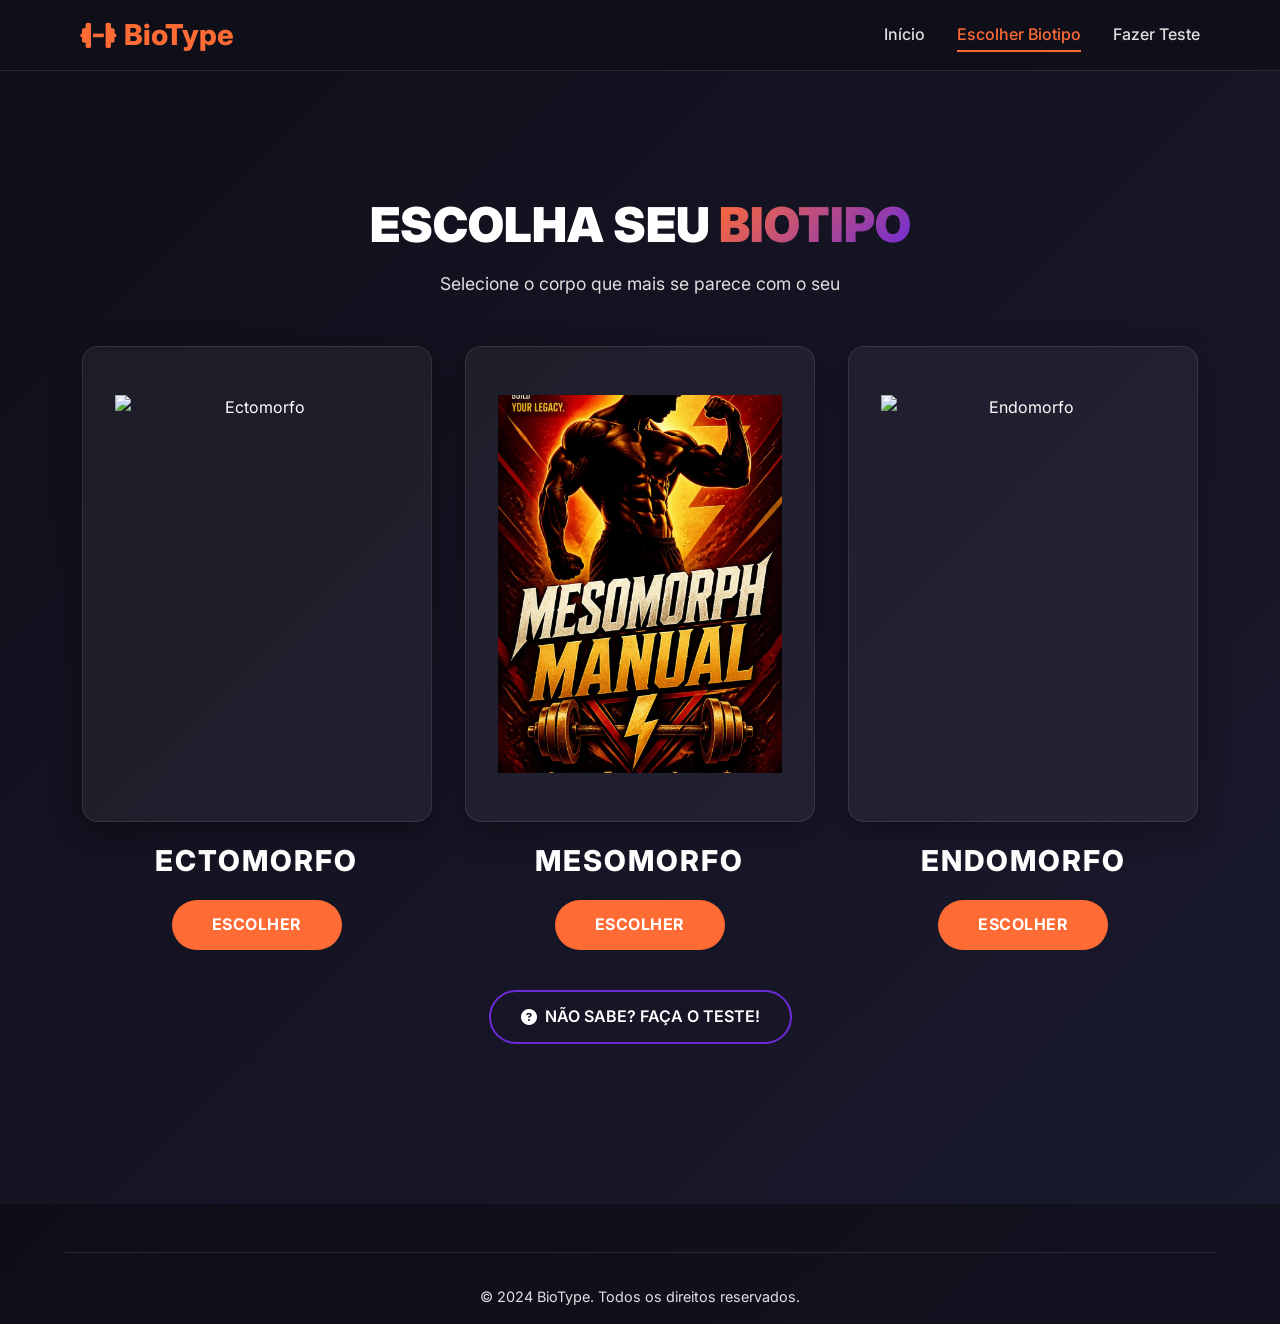
==== escolha.html @ 425d309a "Update escolha.html" ====
<!DOCTYPE html>
<html lang="pt-BR">
<head>
  <meta charset="UTF-8">
  <meta name="viewport" content="width=device-width, initial-scale=1.0">
  <title>Escolha seu Biotipo | BioType</title>
  <link rel="preconnect" href="https://fonts.googleapis.com">
  <link rel="preconnect" href="https://fonts.gstatic.com" crossorigin>
  <link href="https://fonts.googleapis.com/css2?family=Inter:wght@300;400;500;600;700;800;900&display=swap" rel="stylesheet">
  <link rel="stylesheet" href="https://cdnjs.cloudflare.com/ajax/libs/font-awesome/6.4.0/css/all.min.css">
  <link rel="stylesheet" href="style.css">
  <style>
    /* Grid dos wrappers */
    .biotype-grid {
      display: grid;
      grid-template-columns: repeat(3, 1fr);
      gap: 30px;
      margin-bottom: 2.5rem;
    }

    .biotype-wrapper {
      display: flex;
      flex-direction: column;
      align-items: center;
      gap: 16px;
    }

    .biotype-card {
      width: 100%;
      max-width: 350px;
      border-radius: 16px;
      overflow: hidden;
      box-shadow: 0 8px 30px rgba(0, 0, 0, 0.3);
      transition: transform 0.3s ease, box-shadow 0.3s ease;
      background: rgba(255, 255, 255, 0.05);
      backdrop-filter: blur(10px);
      border: 1px solid rgba(255, 255, 255, 0.1);
    }

    .biotype-card:hover {
      transform: scale(1.02);
      box-shadow: 0 16px 50px rgba(255, 107, 53, 0.2);
      border-color: rgba(255, 107, 53, 0.6);
    }

    .biotype-card img {
      width: 100%;
      height: auto;
      display: block;
      object-fit: cover;
      aspect-ratio: 3/4; /* proporção retrato, ajustável */
    }

    .biotype-wrapper h3 {
      font-size: 1.8rem;
      font-weight: 800;
      color: #ffffff;
      letter-spacing: 2px;
      margin: 0;
      text-transform: uppercase;
    }

    .biotype-wrapper .btn {
      padding: 12px 40px;
      background: #ff6b35;
      color: #fff;
      border-radius: 50px;
      text-decoration: none;
      font-weight: 700;
      transition: background 0.3s, transform 0.2s;
      border: none;
      cursor: pointer;
      font-size: 1rem;
    }

    .biotype-wrapper .btn:hover {
      background: #e85a2a;
      transform: translateY(-2px);
    }

    /* Botão "Não sabe?" */
    .quiz-link {
      text-align: center;
      margin-top: 1rem;
    }

    .quiz-link .btn-outline {
      background: transparent;
      border: 2px solid #6c2bd9;
      color: #ffffff;
      padding: 12px 30px;
      border-radius: 50px;
      font-weight: 600;
      transition: all 0.3s ease;
      text-decoration: none;
      display: inline-flex;
      align-items: center;
      gap: 8px;
      font-size: 1rem;
    }

    .quiz-link .btn-outline:hover {
      background: #6c2bd9;
      border-color: #6c2bd9;
      transform: translateY(-2px);
      box-shadow: 0 8px 20px rgba(108, 43, 217, 0.3);
    }

    /* Responsivo */
    @media (max-width: 900px) {
      .biotype-grid {
        grid-template-columns: repeat(2, 1fr);
        gap: 24px;
      }
    }

    @media (max-width: 600px) {
      .biotype-grid {
        grid-template-columns: 1fr;
        gap: 30px;
      }
      .biotype-card {
        max-width: 100%;
      }
    }
  </style>
</head>
<body>
  <header class="header">
    <nav class="nav container">
      <a href="index.html" class="nav__logo"><i class="fa-solid fa-dumbbell"></i> BioType</a>
      <ul class="nav__list">
        <li><a href="index.html" class="nav__link">Início</a></li>
        <li><a href="escolha.html" class="nav__link active">Escolher Biotipo</a></li>
        <li><a href="questionario.html" class="nav__link">Fazer Teste</a></li>
      </ul>
      <button class="nav__toggle" aria-label="Abrir menu"><i class="fa-solid fa-bars"></i></button>
    </nav>
  </header>

  <main class="page-container">
    <section class="escolha section">
      <div class="container">
        <h1 class="section__title fade-in-up">ESCOLHA SEU <span class="text-gradient">BIOTIPO</span></h1>
        <p class="section__subtitle fade-in-up delay-1">Selecione o corpo que mais se parece com o seu</p>

        <div class="biotype-grid fade-in-up delay-2">
          <!-- Ectomorfo -->
          <div class="biotype-wrapper">
            <div class="biotype-card">
              <img src="assets/ectomorfo.png" alt="Ectomorfo">
            </div>
            <h3>ECTOMORFO</h3>
            <a href="resultado.html?biotipo=ectomorfo" class="btn">ESCOLHER</a>
          </div>

          <!-- Mesomorfo -->
          <div class="biotype-wrapper">
            <div class="biotype-card">
              <img src="assets/mesomorfo.png" alt="Mesomorfo">
            </div>
            <h3>MESOMORFO</h3>
            <a href="resultado.html?biotipo=mesomorfo" class="btn">ESCOLHER</a>
          </div>

          <!-- Endomorfo -->
          <div class="biotype-wrapper">
            <div class="biotype-card">
              <img src="assets/endomorfo.png" alt="Endomorfo">
            </div>
            <h3>ENDOMORFO</h3>
            <a href="resultado.html?biotipo=endomorfo" class="btn">ESCOLHER</a>
          </div>
        </div>

        <div class="quiz-link fade-in-up delay-3">
          <a href="questionario.html" class="btn-outline">
            <i class="fa-solid fa-circle-question"></i> NÃO SABE? FAÇA O TESTE!
          </a>
        </div>
      </div>
    </section>
  </main>

  <footer class="footer">
    <div class="container footer__bottom"><p>&copy; 2024 BioType. Todos os direitos reservados.</p></div>
  </footer>

  <script src="script.js"></script>
</body>
</html>
---- style.css ----
/* ==================== RESET & VARIÁVEIS ==================== */
*,
*::before,
*::after {
  margin: 0;
  padding: 0;
  box-sizing: border-box;
}

:root {
  --bg-dark: #0f0f1a;
  --bg-darker: #1a1a2e;
  --primary: #ff6b35;
  --secondary: #6c2bd9;
  --text-light: #ffffff;
  --text-muted: #e0e0e0;
  --glass-bg: rgba(255, 255, 255, 0.05);
  --glass-border: rgba(255, 255, 255, 0.1);
  --shadow: 0 8px 32px rgba(0, 0, 0, 0.2);
  --radius: 16px;
  --transition: 0.3s ease;
  --font: 'Inter', sans-serif;
}

html {
  scroll-behavior: smooth;
}

body {
  font-family: var(--font);
  background: linear-gradient(135deg, var(--bg-dark) 0%, var(--bg-darker) 100%);
  color: var(--text-light);
  min-height: 100vh;
  line-height: 1.6;
  overflow-x: hidden;
}

.container {
  width: 90%;
  max-width: 1200px;
  margin: 0 auto;
  padding: 0 1rem;
}

a {
  text-decoration: none;
  color: inherit;
}

img {
  max-width: 100%;
  display: block;
}

/* ==================== TIPOGRAFIA ==================== */
.text-gradient {
  background: linear-gradient(135deg, var(--primary), var(--secondary));
  -webkit-background-clip: text;
  -webkit-text-fill-color: transparent;
  background-clip: text;
}

.section__title {
  font-size: clamp(2rem, 5vw, 3rem);
  font-weight: 900;
  text-align: center;
  margin-bottom: 1rem;
  line-height: 1.2;
}

.section__subtitle {
  text-align: center;
  color: var(--text-muted);
  font-size: 1.1rem;
  max-width: 600px;
  margin: 0 auto 3rem;
}

/* ==================== BOTÕES ==================== */
.btn {
  display: inline-flex;
  align-items: center;
  justify-content: center;
  gap: 0.5rem;
  padding: 1rem 2rem;
  border-radius: 50px;
  font-weight: 700;
  font-size: 1rem;
  transition: all var(--transition);
  cursor: pointer;
  border: 2px solid transparent;
  background: transparent;
  color: var(--text-light);
  text-transform: uppercase;
  letter-spacing: 0.5px;
}

.btn--primary {
  background: linear-gradient(135deg, var(--primary), #e55a2b);
  box-shadow: 0 4px 15px rgba(255, 107, 53, 0.4);
}

.btn--primary:hover {
  transform: translateY(-3px);
  box-shadow: 0 6px 20px rgba(255, 107, 53, 0.6);
}

.btn--secondary {
  border: 2px solid var(--secondary);
  background: rgba(108, 43, 217, 0.1);
}

.btn--secondary:hover {
  background: var(--secondary);
  border-color: var(--secondary);
}

.btn--pulse {
  animation: pulse 2s infinite;
}

.btn--lg {
  padding: 1.2rem 2.5rem;
  font-size: 1.2rem;
}

@keyframes pulse {
  0% { box-shadow: 0 0 0 0 rgba(255, 107, 53, 0.7); }
  70% { box-shadow: 0 0 0 15px rgba(255, 107, 53, 0); }
  100% { box-shadow: 0 0 0 0 rgba(255, 107, 53, 0); }
}

/* ==================== HEADER / NAV ==================== */
.header {
  position: fixed;
  top: 0;
  left: 0;
  width: 100%;
  z-index: 100;
  background: rgba(15, 15, 26, 0.8);
  backdrop-filter: blur(15px);
  border-bottom: 1px solid var(--glass-border);
}

.nav {
  display: flex;
  align-items: center;
  justify-content: space-between;
  height: 70px;
}

.nav__logo {
  font-size: 1.8rem;
  font-weight: 800;
  color: var(--primary);
  display: flex;
  align-items: center;
  gap: 0.5rem;
}

.nav__list {
  display: flex;
  list-style: none;
  gap: 2rem;
}

.nav__link {
  font-weight: 500;
  position: relative;
  padding: 0.5rem 0;
  color: var(--text-muted);
  transition: color var(--transition);
}

.nav__link:hover,
.nav__link.active {
  color: var(--primary);
}

.nav__link.active::after {
  content: '';
  position: absolute;
  bottom: 0;
  left: 0;
  width: 100%;
  height: 2px;
  background: var(--primary);
}

.nav__toggle {
  display: none;
  background: none;
  border: none;
  color: var(--text-light);
  font-size: 1.5rem;
  cursor: pointer;
}

@media (max-width: 768px) {
  .nav__list {
    position: fixed;
    top: 70px;
    left: 0;
    width: 100%;
    flex-direction: column;
    background: rgba(15, 15, 26, 0.95);
    backdrop-filter: blur(20px);
    padding: 2rem;
    gap: 1.5rem;
    transform: translateY(-150%);
    transition: transform 0.4s ease;
    border-bottom: 1px solid var(--glass-border);
  }
  .nav__list.active {
    transform: translateY(0);
  }
  .nav__toggle {
    display: block;
  }
}

/* ==================== HERO ==================== */
.hero {
  min-height: 100vh;
  display: flex;
  align-items: center;
  justify-content: center;
  text-align: center;
  position: relative;
  overflow: hidden;
  padding-top: 70px;
}

.hero__bg {
  position: absolute;
  top: 0;
  left: 0;
  width: 100%;
  height: 100%;
  z-index: 0;
}

.hero__gradient {
  position: absolute;
  inset: 0;
  background: radial-gradient(circle at 30% 50%, rgba(108, 43, 217, 0.2), transparent 70%),
              radial-gradient(circle at 70% 50%, rgba(255, 107, 53, 0.15), transparent 70%);
}

.hero__particles span {
  position: absolute;
  display: block;
  width: 6px;
  height: 6px;
  background: var(--primary);
  border-radius: 50%;
  opacity: 0.4;
  animation: float 6s infinite ease-in-out;
}

.hero__particles span:nth-child(1) { left: 10%; top: 20%; animation-delay: 0s; }
.hero__particles span:nth-child(2) { left: 20%; top: 70%; animation-delay: 1s; background: var(--secondary); }
.hero__particles span:nth-child(3) { left: 40%; top: 10%; animation-delay: 2s; }
.hero__particles span:nth-child(4) { left: 60%; top: 80%; animation-delay: 0.5s; background: var(--secondary); }
.hero__particles span:nth-child(5) { left: 80%; top: 30%; animation-delay: 1.5s; }
.hero__particles span:nth-child(6) { left: 90%; top: 60%; animation-delay: 2.5s; background: var(--secondary); }
.hero__particles span:nth-child(7) { left: 15%; top: 85%; animation-delay: 3s; }
.hero__particles span:nth-child(8) { left: 70%; top: 45%; animation-delay: 0.8s; }
.hero__particles span:nth-child(9) { left: 50%; top: 50%; animation-delay: 2.2s; background: var(--secondary); }
.hero__particles span:nth-child(10) { left: 30%; top: 40%; animation-delay: 1.8s; }

@keyframes float {
  0%, 100% { transform: translateY(0) scale(1); opacity: 0.4; }
  50% { transform: translateY(-30px) scale(1.3); opacity: 0.8; }
}

.hero__content {
  position: relative;
  z-index: 2;
  max-width: 800px;
}

.hero__badge {
  display: inline-block;
  background: rgba(255, 107, 53, 0.2);
  padding: 0.5rem 1.5rem;
  border-radius: 50px;
  font-weight: 600;
  font-size: 0.9rem;
  margin-bottom: 1.5rem;
  border: 1px solid var(--primary);
}

.hero__title {
  font-size: clamp(2.5rem, 6vw, 4rem);
  font-weight: 900;
  line-height: 1.1;
  margin-bottom: 1.5rem;
}

.hero__subtitle {
  font-size: 1.2rem;
  color: var(--text-muted);
  margin-bottom: 2rem;
  max-width: 600px;
  margin-left: auto;
  margin-right: auto;
}

.hero__actions {
  display: flex;
  gap: 1.5rem;
  justify-content: center;
  flex-wrap: wrap;
  margin-bottom: 3rem;
}

.hero__stats {
  display: flex;
  justify-content: center;
  gap: 3rem;
  flex-wrap: wrap;
}

.hero__stat {
  text-align: center;
}

.hero__stat-number {
  font-size: 2rem;
  font-weight: 800;
  display: block;
  color: var(--primary);
}

.hero__stat-label {
  font-size: 0.9rem;
  color: var(--text-muted);
}

.hero__scroll-indicator {
  position: absolute;
  bottom: 2rem;
  left: 50%;
  transform: translateX(-50%);
  display: flex;
  flex-direction: column;
  align-items: center;
  color: var(--text-muted);
  animation: bounce 2s infinite;
}

@keyframes bounce {
  0%, 100% { transform: translateX(-50%) translateY(0); }
  50% { transform: translateX(-50%) translateY(10px); }
}

/* ==================== SEÇÕES GERAIS ==================== */
.section {
  padding: 6rem 0;
}

.page-container {
  padding-top: 100px;
  min-height: calc(100vh - 200px);
}

/* ==================== DEPOIMENTOS ==================== */
.testimonials__grid {
  display: grid;
  grid-template-columns: repeat(auto-fit, minmax(300px, 1fr));
  gap: 2rem;
}

.testimonial-card {
  background: var(--glass-bg);
  backdrop-filter: blur(12px);
  border: 1px solid var(--glass-border);
  border-radius: var(--radius);
  padding: 2rem;
  transition: transform var(--transition), box-shadow var(--transition);
}

.testimonial-card:hover {
  transform: translateY(-8px);
  box-shadow: 0 10px 30px rgba(0,0,0,0.4);
}

.testimonial-card__stars {
  color: var(--primary);
  margin-bottom: 1rem;
}

.testimonial-card__text {
  font-style: italic;
  margin-bottom: 1.5rem;
  color: var(--text-muted);
}

.testimonial-card__author {
  display: flex;
  align-items: center;
  gap: 1rem;
}

.testimonial-card__avatar {
  width: 50px;
  height: 50px;
  background: rgba(255,255,255,0.1);
  border-radius: 50%;
  display: flex;
  align-items: center;
  justify-content: center;
  font-size: 1.5rem;
}

/* ==================== FAQ ==================== */
.faq__list {
  max-width: 800px;
  margin: 0 auto;
  display: flex;
  flex-direction: column;
  gap: 1rem;
}

.faq__item {
  background: var(--glass-bg);
  backdrop-filter: blur(12px);
  border: 1px solid var(--glass-border);
  border-radius: var(--radius);
  padding: 1rem 1.5rem;
  cursor: pointer;
}

.faq__item summary {
  display: flex;
  justify-content: space-between;
  align-items: center;
  font-weight: 600;
  list-style: none;
}

.faq__icon {
  transition: transform 0.3s ease;
}

.faq__item[open] .faq__icon {
  transform: rotate(45deg);
}

.faq__item p {
  margin-top: 1rem;
  color: var(--text-muted);
}

/* ==================== CTA ==================== */
.cta__card {
  background: linear-gradient(135deg, rgba(108, 43, 217, 0.15), rgba(255, 107, 53, 0.1));
  backdrop-filter: blur(15px);
  border: 1px solid var(--glass-border);
  border-radius: 24px;
  padding: 4rem 2rem;
  text-align: center;
}

.cta__card h2 {
  font-size: 2.5rem;
  margin-bottom: 1rem;
}

.cta__card p {
  margin-bottom: 2rem;
  font-size: 1.2rem;
}

/* ==================== ESCOLHA DE BIOTIPO ==================== */
.biotype-cards {
  display: flex;
  justify-content: center;
  gap: 2rem;
  flex-wrap: wrap;
  margin-bottom: 2rem;
}

.biotype-card {
  background: var(--glass-bg);
  backdrop-filter: blur(12px);
  border: 1px solid var(--glass-border);
  border-radius: 24px;
  padding: 3rem 2rem;
  text-align: center;
  width: 280px;
  transition: transform 0.3s ease, box-shadow 0.3s ease;
}

.biotype-card:hover {
  transform: scale(1.05);
  box-shadow: 0 20px 40px rgba(0,0,0,0.5);
  border-color: var(--primary);
}

.biotype-card__image {
  width: 100px;
  height: 200px;
  margin: 0 auto 1.5rem;
  color: var(--primary);
}

.body-silhouette {
  width: 100%;
  height: 100%;
}

.biotype-card h2 {
  font-size: 1.8rem;
  font-weight: 800;
  margin-bottom: 0.5rem;
}

.biotype-card p {
  color: var(--text-muted);
  margin-bottom: 1.5rem;
}

/* ==================== QUESTIONÁRIO ==================== */
.progress-bar {
  width: 100%;
  height: 8px;
  background: rgba(255,255,255,0.1);
  border-radius: 10px;
  margin-bottom: 3rem;
  position: relative;
}

.progress-bar__fill {
  height: 100%;
  background: linear-gradient(90deg, var(--primary), var(--secondary));
  border-radius: 10px;
  width: 0%;
  transition: width 0.5s ease;
}

.progress-bar__text {
  position: absolute;
  right: 0;
  top: -25px;
  font-weight: 600;
  color: var(--primary);
}

.quiz__container {
  max-width: 700px;
  margin: 0 auto;
  min-height: 300px;
}

.quiz__question {
  background: var(--glass-bg);
  backdrop-filter: blur(12px);
  border: 1px solid var(--glass-border);
  border-radius: 20px;
  padding: 2rem;
  margin-bottom: 1.5rem;
}

.quiz__question h3 {
  font-size: 1.5rem;
  margin-bottom: 1.5rem;
  color: var(--text-light);
}

.quiz__options {
  display: flex;
  flex-direction: column;
  gap: 0.8rem;
}

.quiz__option {
  display: flex;
  align-items: center;
  gap: 1rem;
  padding: 1rem;
  border-radius: 12px;
  background: rgba(255,255,255,0.03);
  border: 1px solid transparent;
  cursor: pointer;
  transition: all 0.2s ease;
  font-weight: 500;
}

.quiz__option:hover {
  background: rgba(108, 43, 217, 0.15);
}

.quiz__option.selected {
  background: rgba(108, 43, 217, 0.25);
  border-color: var(--secondary);
  box-shadow: 0 0 15px rgba(108, 43, 217, 0.3);
}

.quiz__option input[type="radio"] {
  appearance: none;
  width: 20px;
  height: 20px;
  border: 2px solid var(--text-muted);
  border-radius: 50%;
  position: relative;
  transition: all 0.2s;
}

.quiz__option input[type="radio"]:checked {
  border-color: var(--secondary);
  background: var(--secondary);
  box-shadow: 0 0 8px var(--secondary);
}

.quiz__option input[type="radio"]:checked::after {
  content: '';
  position: absolute;
  top: 4px;
  left: 4px;
  width: 8px;
  height: 8px;
  background: white;
  border-radius: 50%;
}

.quiz__actions {
  text-align: center;
  margin-top: 2rem;
}

.mt-2 { margin-top: 2rem; }
.text-center { text-align: center; }

/* ==================== RESULTADO ==================== */
.resultado__card {
  text-align: center;
  background: var(--glass-bg);
  backdrop-filter: blur(15px);
  border: 1px solid var(--glass-border);
  border-radius: 30px;
  padding: 3rem 2rem;
  max-width: 800px;
  margin: 0 auto;
}

.resultado__title {
  font-size: 2.5rem;
  font-weight: 900;
  margin: 1.5rem 0;
}

.resultado__image {
  width: 120px;
  margin: 0 auto;
  color: var(--primary);
}

.resultado__desc {
  font-size: 1.1rem;
  margin-bottom: 2rem;
  color: var(--text-muted);
  max-width: 600px;
  margin-left: auto;
  margin-right: auto;
}

.resultado__info {
  text-align: left;
  display: grid;
  grid-template-columns: repeat(auto-fit, minmax(250px, 1fr));
  gap: 1.5rem;
  margin-bottom: 2rem;
}

.resultado__box {
  background: rgba(255,255,255,0.03);
  border-radius: 16px;
  padding: 1.5rem;
  border: 1px solid var(--glass-border);
}

.resultado__box h3 {
  color: var(--primary);
  margin-bottom: 0.5rem;
}

.resultado__actions {
  display: flex;
  gap: 1rem;
  justify-content: center;
  flex-wrap: wrap;
  margin-top: 2rem;
}

/* ==================== FOOTER ==================== */
.footer {
  background: rgba(0,0,0,0.3);
  padding: 3rem 0 1rem;
  margin-top: 4rem;
}

.footer__grid {
  display: grid;
  grid-template-columns: repeat(auto-fit, minmax(200px, 1fr));
  gap: 2rem;
  margin-bottom: 2rem;
}

.footer__logo {
  font-size: 1.8rem;
  font-weight: 800;
  color: var(--primary);
  display: flex;
  align-items: center;
  gap: 0.5rem;
}

.footer__links ul {
  list-style: none;
  margin-top: 0.5rem;
}

.footer__links a {
  color: var(--text-muted);
  transition: color 0.2s;
}

.footer__links a:hover {
  color: var(--primary);
}

.footer__social-icons {
  display: flex;
  gap: 1rem;
  margin-top: 0.5rem;
  font-size: 1.5rem;
}

.footer__bottom {
  text-align: center;
  padding-top: 2rem;
  border-top: 1px solid var(--glass-border);
  color: var(--text-muted);
  font-size: 0.9rem;
}

/* ==================== ANIMAÇÕES ==================== */
.fade-in-up {
  opacity: 0;
  transform: translateY(30px);
  animation: fadeInUp 0.6s ease forwards;
}

.delay-1 { animation-delay: 0.2s; }
.delay-2 { animation-delay: 0.4s; }
.delay-3 { animation-delay: 0.6s; }
.delay-4 { animation-delay: 0.8s; }

@keyframes fadeInUp {
  to {
    opacity: 1;
    transform: translateY(0);
  }
}

/* Transições entre páginas (suave) */
.fade-transition {
  animation: fadeTransition 0.3s ease;
}

@keyframes fadeTransition {
  from { opacity: 0; transform: translateY(10px); }
  to { opacity: 1; transform: translateY(0); }
}

/* Responsividade extra */
@media (max-width: 600px) {
  .hero__actions {
    flex-direction: column;
    align-items: center;
  }
  .biotype-card {
    width: 100%;
    max-width: 320px;
  }
}
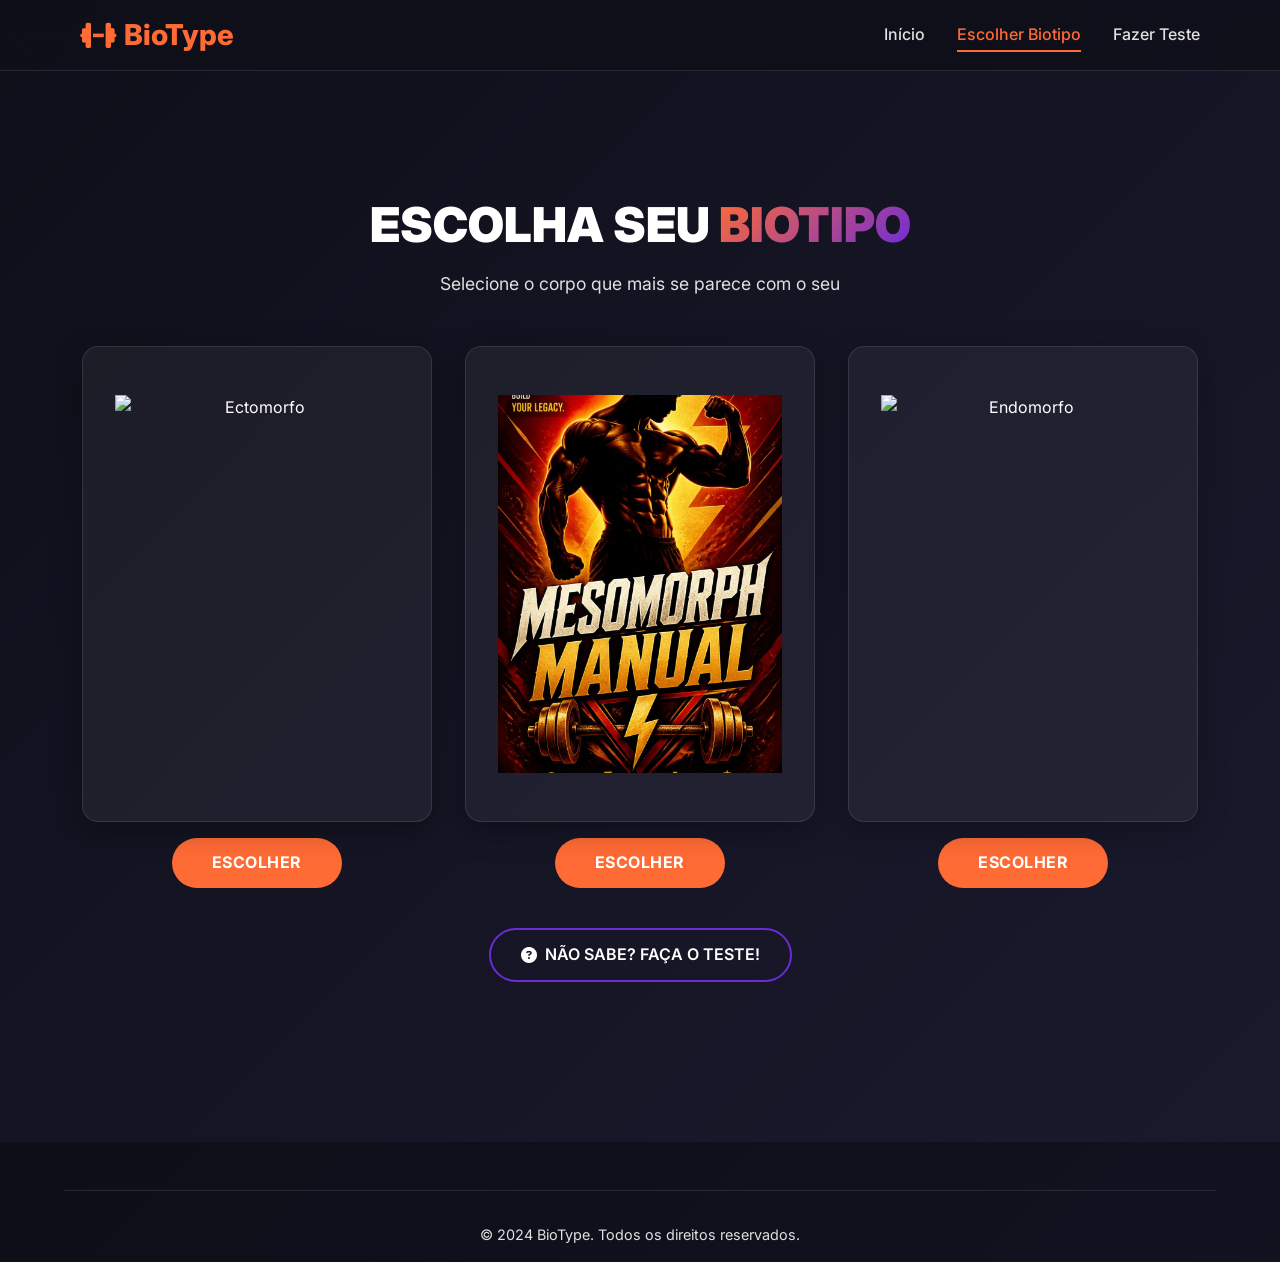
==== commit dd826711: "Update escolha.html" ====
--- a/escolha.html
+++ b/escolha.html
@@ -150,7 +150,6 @@
             <div class="biotype-card">
               <img src="assets/ectomorfo.png" alt="Ectomorfo">
             </div>
-            <h3>ECTOMORFO</h3>
             <a href="resultado.html?biotipo=ectomorfo" class="btn">ESCOLHER</a>
           </div>
 
@@ -159,7 +158,6 @@
             <div class="biotype-card">
               <img src="assets/mesomorfo.png" alt="Mesomorfo">
             </div>
-            <h3>MESOMORFO</h3>
             <a href="resultado.html?biotipo=mesomorfo" class="btn">ESCOLHER</a>
           </div>
 
@@ -168,7 +166,6 @@
             <div class="biotype-card">
               <img src="assets/endomorfo.png" alt="Endomorfo">
             </div>
-            <h3>ENDOMORFO</h3>
             <a href="resultado.html?biotipo=endomorfo" class="btn">ESCOLHER</a>
           </div>
         </div>
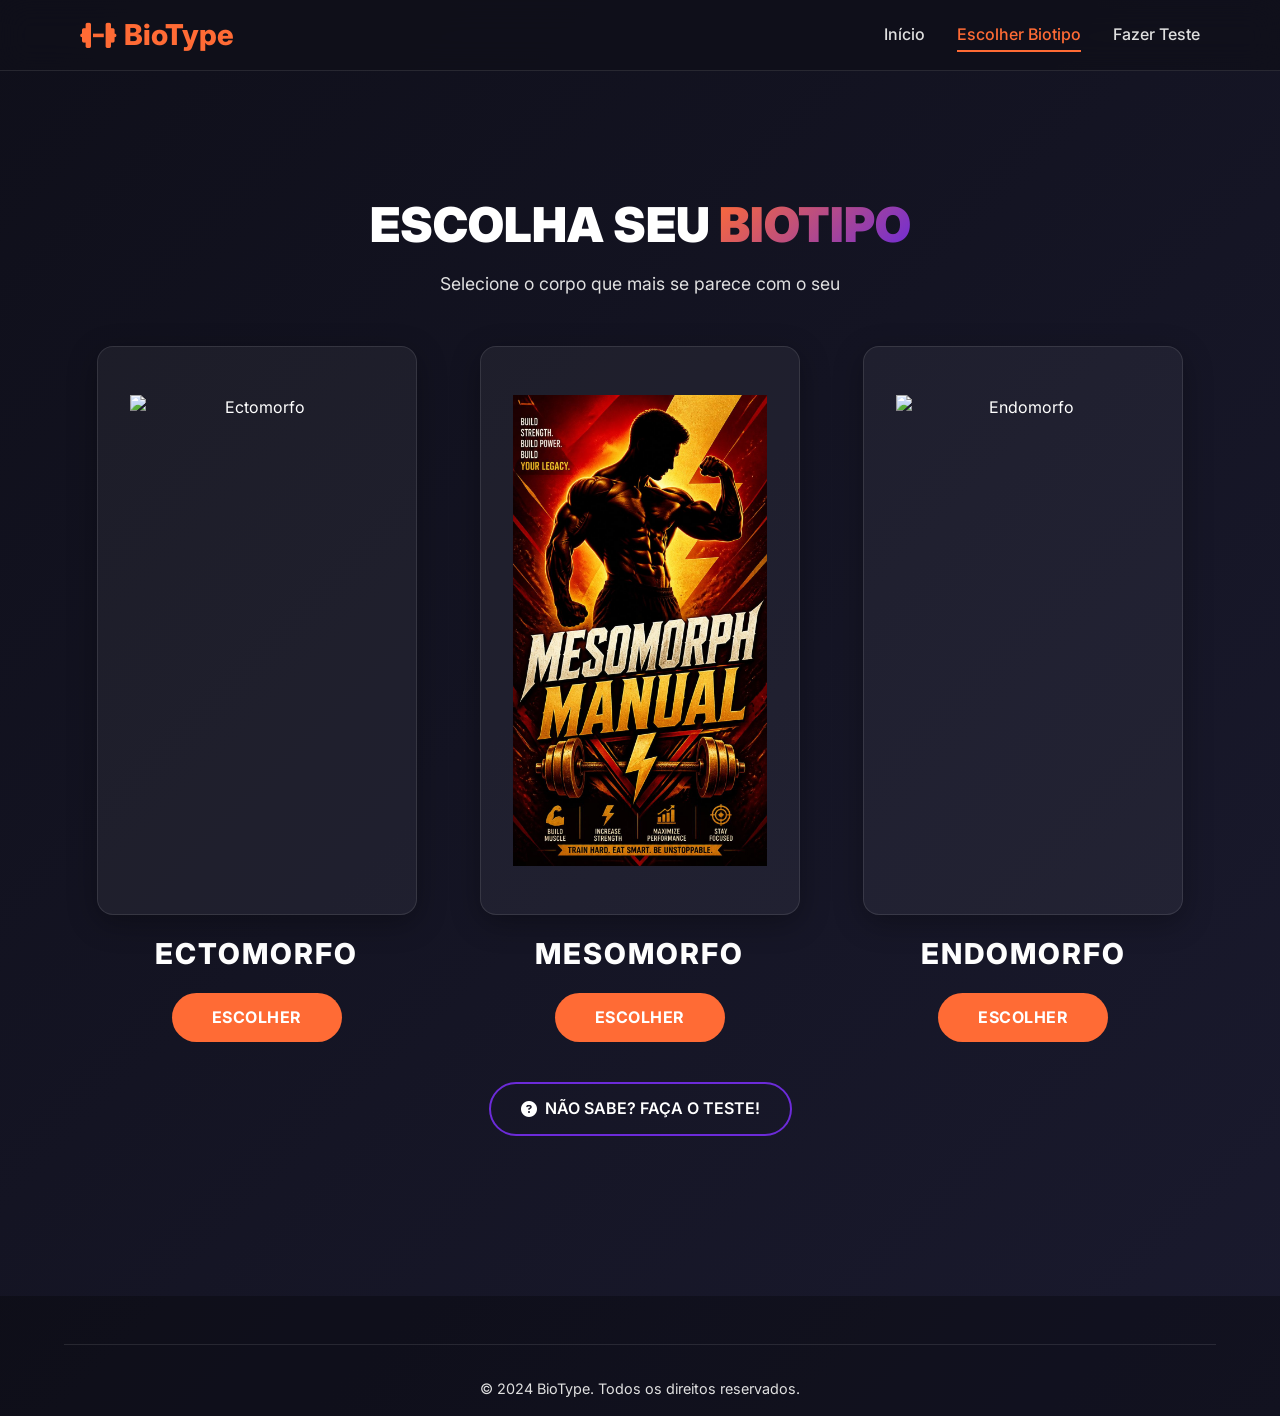
==== commit 976c91dd: "Refactor CSS for responsive grid and card layout Updated styles for responsive design and card propo" ====
--- a/escolha.html
+++ b/escolha.html
@@ -10,7 +10,7 @@
   <link rel="stylesheet" href="https://cdnjs.cloudflare.com/ajax/libs/font-awesome/6.4.0/css/all.min.css">
   <link rel="stylesheet" href="style.css">
   <style>
-    /* Grid dos wrappers */
+    /* Grid responsivo */
     .biotype-grid {
       display: grid;
       grid-template-columns: repeat(3, 1fr);
@@ -25,9 +25,11 @@
       gap: 16px;
     }
 
+    /* Card com proporção 9:16 */
     .biotype-card {
       width: 100%;
-      max-width: 350px;
+      max-width: 320px;
+      aspect-ratio: 9 / 16;
       border-radius: 16px;
       overflow: hidden;
       box-shadow: 0 8px 30px rgba(0, 0, 0, 0.3);
@@ -38,17 +40,16 @@
     }
 
     .biotype-card:hover {
-      transform: scale(1.02);
+      transform: scale(1.03);
       box-shadow: 0 16px 50px rgba(255, 107, 53, 0.2);
       border-color: rgba(255, 107, 53, 0.6);
     }
 
     .biotype-card img {
       width: 100%;
-      height: auto;
+      height: 100%;
+      object-fit: cover;
       display: block;
-      object-fit: cover;
-      aspect-ratio: 3/4; /* proporção retrato, ajustável */
     }
 
     .biotype-wrapper h3 {
@@ -106,7 +107,7 @@
       box-shadow: 0 8px 20px rgba(108, 43, 217, 0.3);
     }
 
-    /* Responsivo */
+    /* Responsivo: tablet 2 colunas, mobile 1 coluna */
     @media (max-width: 900px) {
       .biotype-grid {
         grid-template-columns: repeat(2, 1fr);
@@ -120,7 +121,7 @@
         gap: 30px;
       }
       .biotype-card {
-        max-width: 100%;
+        max-width: 400px; /* um pouco maior no mobile, mas ainda proporcional */
       }
     }
   </style>
@@ -150,6 +151,7 @@
             <div class="biotype-card">
               <img src="assets/ectomorfo.png" alt="Ectomorfo">
             </div>
+            <h3>ECTOMORFO</h3>
             <a href="resultado.html?biotipo=ectomorfo" class="btn">ESCOLHER</a>
           </div>
 
@@ -158,6 +160,7 @@
             <div class="biotype-card">
               <img src="assets/mesomorfo.png" alt="Mesomorfo">
             </div>
+            <h3>MESOMORFO</h3>
             <a href="resultado.html?biotipo=mesomorfo" class="btn">ESCOLHER</a>
           </div>
 
@@ -166,6 +169,7 @@
             <div class="biotype-card">
               <img src="assets/endomorfo.png" alt="Endomorfo">
             </div>
+            <h3>ENDOMORFO</h3>
             <a href="resultado.html?biotipo=endomorfo" class="btn">ESCOLHER</a>
           </div>
         </div>
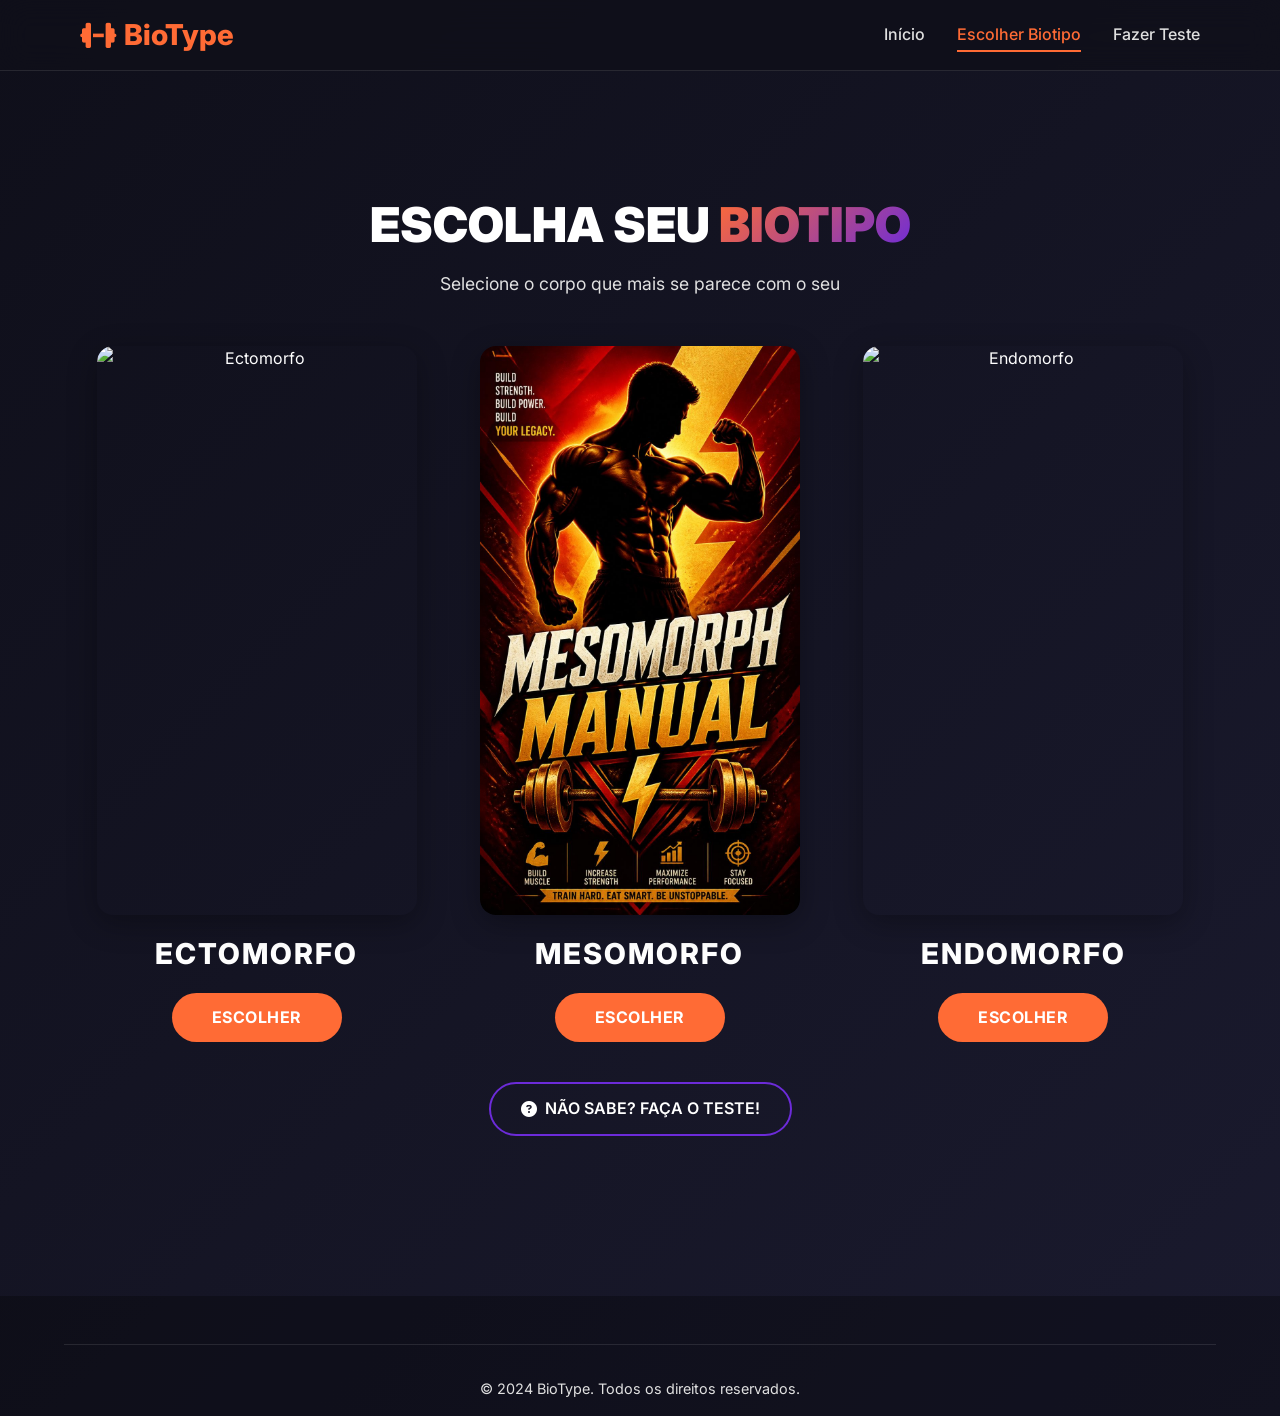
==== commit 02b4581c: "Update escolha.html" ====
--- a/escolha.html
+++ b/escolha.html
@@ -10,121 +10,130 @@
   <link rel="stylesheet" href="https://cdnjs.cloudflare.com/ajax/libs/font-awesome/6.4.0/css/all.min.css">
   <link rel="stylesheet" href="style.css">
   <style>
-    /* Grid responsivo */
+  /* ==================== GRID E LAYOUT ==================== */
+  .biotype-grid {
+    display: grid;
+    grid-template-columns: repeat(3, 1fr);
+    gap: 30px;
+    margin-bottom: 2.5rem;
+  }
+
+  .biotype-wrapper {
+    display: flex;
+    flex-direction: column;
+    align-items: center;
+    gap: 16px;
+  }
+
+  /* ==================== CARD (IMAGEM PURA) ==================== */
+  .biotype-card {
+    width: 100% !important;
+    max-width: 320px !important;
+    aspect-ratio: 9 / 16 !important;
+    border-radius: 16px !important;
+    overflow: hidden !important;
+    box-shadow: 0 8px 30px rgba(0, 0, 0, 0.3) !important;
+    transition: transform 0.3s ease, box-shadow 0.3s ease !important;
+    background: none !important;         /* remove qualquer fundo */
+    border: none !important;             /* remove qualquer borda */
+    padding: 0 !important;               /* remove padding interno */
+    margin: 0 !important;
+    display: block !important;
+  }
+
+  .biotype-card:hover {
+    transform: scale(1.03) !important;
+    box-shadow: 0 16px 50px rgba(255, 107, 53, 0.2) !important;
+  }
+
+  /* ==================== IMAGEM DENTRO DO CARD ==================== */
+  .biotype-card img {
+    width: 100% !important;
+    height: 100% !important;
+    object-fit: cover !important;        /* preenche sem distorcer */
+    display: block !important;           /* elimina espaço extra abaixo */
+    max-width: none !important;          /* anula max-width:100% global */
+    max-height: none !important;
+    margin: 0 !important;
+    padding: 0 !important;
+    border: none !important;
+    border-radius: 0 !important;         /* a borda arredondada é do card */
+  }
+
+  /* ==================== TÍTULO E BOTÃO ==================== */
+  .biotype-wrapper h3 {
+    font-size: 1.8rem;
+    font-weight: 800;
+    color: #ffffff;
+    letter-spacing: 2px;
+    margin: 0;
+    text-transform: uppercase;
+  }
+
+  .biotype-wrapper .btn {
+    padding: 12px 40px;
+    background: #ff6b35;
+    color: #fff;
+    border-radius: 50px;
+    text-decoration: none;
+    font-weight: 700;
+    transition: background 0.3s, transform 0.2s;
+    border: none;
+    cursor: pointer;
+    font-size: 1rem;
+  }
+
+  .biotype-wrapper .btn:hover {
+    background: #e85a2a;
+    transform: translateY(-2px);
+  }
+
+  /* ==================== BOTÃO "NÃO SABE?" ==================== */
+  .quiz-link {
+    text-align: center;
+    margin-top: 1rem;
+  }
+
+  .quiz-link .btn-outline {
+    background: transparent;
+    border: 2px solid #6c2bd9;
+    color: #ffffff;
+    padding: 12px 30px;
+    border-radius: 50px;
+    font-weight: 600;
+    transition: all 0.3s ease;
+    text-decoration: none;
+    display: inline-flex;
+    align-items: center;
+    gap: 8px;
+    font-size: 1rem;
+  }
+
+  .quiz-link .btn-outline:hover {
+    background: #6c2bd9;
+    border-color: #6c2bd9;
+    transform: translateY(-2px);
+    box-shadow: 0 8px 20px rgba(108, 43, 217, 0.3);
+  }
+
+  /* ==================== RESPONSIVO ==================== */
+  @media (max-width: 900px) {
     .biotype-grid {
-      display: grid;
-      grid-template-columns: repeat(3, 1fr);
+      grid-template-columns: repeat(2, 1fr);
+      gap: 24px;
+    }
+  }
+
+  @media (max-width: 600px) {
+    .biotype-grid {
+      grid-template-columns: 1fr;
       gap: 30px;
-      margin-bottom: 2.5rem;
     }
-
-    .biotype-wrapper {
-      display: flex;
-      flex-direction: column;
-      align-items: center;
-      gap: 16px;
+    .biotype-card {
+      max-width: 400px !important;
     }
-
-    /* Card com proporção 9:16 */
-    .biotype-card {
-      width: 100%;
-      max-width: 320px;
-      aspect-ratio: 9 / 16;
-      border-radius: 16px;
-      overflow: hidden;
-      box-shadow: 0 8px 30px rgba(0, 0, 0, 0.3);
-      transition: transform 0.3s ease, box-shadow 0.3s ease;
-      background: rgba(255, 255, 255, 0.05);
-      backdrop-filter: blur(10px);
-      border: 1px solid rgba(255, 255, 255, 0.1);
-    }
-
-    .biotype-card:hover {
-      transform: scale(1.03);
-      box-shadow: 0 16px 50px rgba(255, 107, 53, 0.2);
-      border-color: rgba(255, 107, 53, 0.6);
-    }
-
-    .biotype-card img {
-      width: 100%;
-      height: 100%;
-      object-fit: cover;
-      display: block;
-    }
-
-    .biotype-wrapper h3 {
-      font-size: 1.8rem;
-      font-weight: 800;
-      color: #ffffff;
-      letter-spacing: 2px;
-      margin: 0;
-      text-transform: uppercase;
-    }
-
-    .biotype-wrapper .btn {
-      padding: 12px 40px;
-      background: #ff6b35;
-      color: #fff;
-      border-radius: 50px;
-      text-decoration: none;
-      font-weight: 700;
-      transition: background 0.3s, transform 0.2s;
-      border: none;
-      cursor: pointer;
-      font-size: 1rem;
-    }
-
-    .biotype-wrapper .btn:hover {
-      background: #e85a2a;
-      transform: translateY(-2px);
-    }
-
-    /* Botão "Não sabe?" */
-    .quiz-link {
-      text-align: center;
-      margin-top: 1rem;
-    }
-
-    .quiz-link .btn-outline {
-      background: transparent;
-      border: 2px solid #6c2bd9;
-      color: #ffffff;
-      padding: 12px 30px;
-      border-radius: 50px;
-      font-weight: 600;
-      transition: all 0.3s ease;
-      text-decoration: none;
-      display: inline-flex;
-      align-items: center;
-      gap: 8px;
-      font-size: 1rem;
-    }
-
-    .quiz-link .btn-outline:hover {
-      background: #6c2bd9;
-      border-color: #6c2bd9;
-      transform: translateY(-2px);
-      box-shadow: 0 8px 20px rgba(108, 43, 217, 0.3);
-    }
-
-    /* Responsivo: tablet 2 colunas, mobile 1 coluna */
-    @media (max-width: 900px) {
-      .biotype-grid {
-        grid-template-columns: repeat(2, 1fr);
-        gap: 24px;
-      }
-    }
-
-    @media (max-width: 600px) {
-      .biotype-grid {
-        grid-template-columns: 1fr;
-        gap: 30px;
-      }
-      .biotype-card {
-        max-width: 400px; /* um pouco maior no mobile, mas ainda proporcional */
-      }
-    }
-  </style>
+  }
+</style>
 </head>
 <body>
   <header class="header">
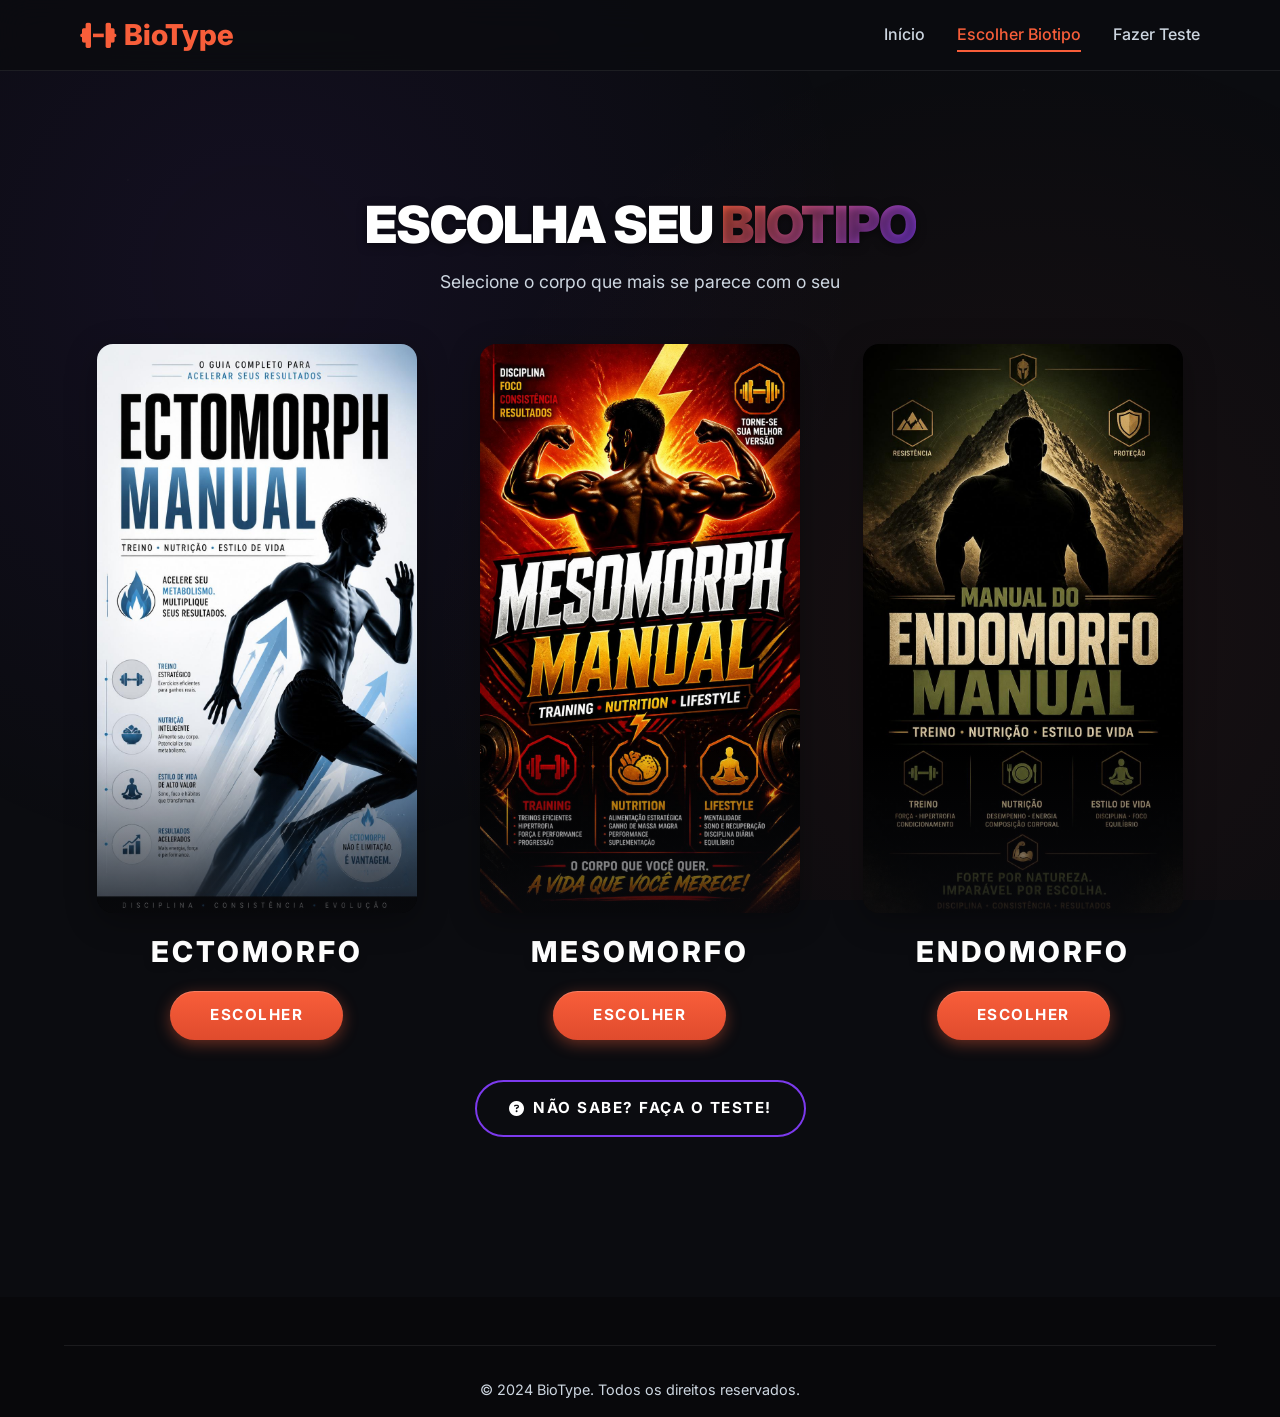
==== commit 27058e50: "Update escolha.html" ====
--- a/escolha.html
+++ b/escolha.html
@@ -9,131 +9,6 @@
   <link href="https://fonts.googleapis.com/css2?family=Inter:wght@300;400;500;600;700;800;900&display=swap" rel="stylesheet">
   <link rel="stylesheet" href="https://cdnjs.cloudflare.com/ajax/libs/font-awesome/6.4.0/css/all.min.css">
   <link rel="stylesheet" href="style.css">
-  <style>
-  /* ==================== GRID E LAYOUT ==================== */
-  .biotype-grid {
-    display: grid;
-    grid-template-columns: repeat(3, 1fr);
-    gap: 30px;
-    margin-bottom: 2.5rem;
-  }
-
-  .biotype-wrapper {
-    display: flex;
-    flex-direction: column;
-    align-items: center;
-    gap: 16px;
-  }
-
-  /* ==================== CARD (IMAGEM PURA) ==================== */
-  .biotype-card {
-    width: 100% !important;
-    max-width: 320px !important;
-    aspect-ratio: 9 / 16 !important;
-    border-radius: 16px !important;
-    overflow: hidden !important;
-    box-shadow: 0 8px 30px rgba(0, 0, 0, 0.3) !important;
-    transition: transform 0.3s ease, box-shadow 0.3s ease !important;
-    background: none !important;         /* remove qualquer fundo */
-    border: none !important;             /* remove qualquer borda */
-    padding: 0 !important;               /* remove padding interno */
-    margin: 0 !important;
-    display: block !important;
-  }
-
-  .biotype-card:hover {
-    transform: scale(1.03) !important;
-    box-shadow: 0 16px 50px rgba(255, 107, 53, 0.2) !important;
-  }
-
-  /* ==================== IMAGEM DENTRO DO CARD ==================== */
-  .biotype-card img {
-    width: 100% !important;
-    height: 100% !important;
-    object-fit: cover !important;        /* preenche sem distorcer */
-    display: block !important;           /* elimina espaço extra abaixo */
-    max-width: none !important;          /* anula max-width:100% global */
-    max-height: none !important;
-    margin: 0 !important;
-    padding: 0 !important;
-    border: none !important;
-    border-radius: 0 !important;         /* a borda arredondada é do card */
-  }
-
-  /* ==================== TÍTULO E BOTÃO ==================== */
-  .biotype-wrapper h3 {
-    font-size: 1.8rem;
-    font-weight: 800;
-    color: #ffffff;
-    letter-spacing: 2px;
-    margin: 0;
-    text-transform: uppercase;
-  }
-
-  .biotype-wrapper .btn {
-    padding: 12px 40px;
-    background: #ff6b35;
-    color: #fff;
-    border-radius: 50px;
-    text-decoration: none;
-    font-weight: 700;
-    transition: background 0.3s, transform 0.2s;
-    border: none;
-    cursor: pointer;
-    font-size: 1rem;
-  }
-
-  .biotype-wrapper .btn:hover {
-    background: #e85a2a;
-    transform: translateY(-2px);
-  }
-
-  /* ==================== BOTÃO "NÃO SABE?" ==================== */
-  .quiz-link {
-    text-align: center;
-    margin-top: 1rem;
-  }
-
-  .quiz-link .btn-outline {
-    background: transparent;
-    border: 2px solid #6c2bd9;
-    color: #ffffff;
-    padding: 12px 30px;
-    border-radius: 50px;
-    font-weight: 600;
-    transition: all 0.3s ease;
-    text-decoration: none;
-    display: inline-flex;
-    align-items: center;
-    gap: 8px;
-    font-size: 1rem;
-  }
-
-  .quiz-link .btn-outline:hover {
-    background: #6c2bd9;
-    border-color: #6c2bd9;
-    transform: translateY(-2px);
-    box-shadow: 0 8px 20px rgba(108, 43, 217, 0.3);
-  }
-
-  /* ==================== RESPONSIVO ==================== */
-  @media (max-width: 900px) {
-    .biotype-grid {
-      grid-template-columns: repeat(2, 1fr);
-      gap: 24px;
-    }
-  }
-
-  @media (max-width: 600px) {
-    .biotype-grid {
-      grid-template-columns: 1fr;
-      gap: 30px;
-    }
-    .biotype-card {
-      max-width: 400px !important;
-    }
-  }
-</style>
 </head>
 <body>
   <header class="header">
@@ -161,7 +36,7 @@
               <img src="assets/ectomorfo.png" alt="Ectomorfo">
             </div>
             <h3>ECTOMORFO</h3>
-            <a href="resultado.html?biotipo=ectomorfo" class="btn">ESCOLHER</a>
+            <a href="resultado.html?biotipo=ectomorfo" class="btn btn--primary">ESCOLHER</a>
           </div>
 
           <!-- Mesomorfo -->
@@ -170,7 +45,7 @@
               <img src="assets/mesomorfo.png" alt="Mesomorfo">
             </div>
             <h3>MESOMORFO</h3>
-            <a href="resultado.html?biotipo=mesomorfo" class="btn">ESCOLHER</a>
+            <a href="resultado.html?biotipo=mesomorfo" class="btn btn--primary">ESCOLHER</a>
           </div>
 
           <!-- Endomorfo -->
@@ -179,12 +54,12 @@
               <img src="assets/endomorfo.png" alt="Endomorfo">
             </div>
             <h3>ENDOMORFO</h3>
-            <a href="resultado.html?biotipo=endomorfo" class="btn">ESCOLHER</a>
+            <a href="resultado.html?biotipo=endomorfo" class="btn btn--primary">ESCOLHER</a>
           </div>
         </div>
 
-        <div class="quiz-link fade-in-up delay-3">
-          <a href="questionario.html" class="btn-outline">
+        <div class="text-center fade-in-up delay-3">
+          <a href="questionario.html" class="btn btn--secondary">
             <i class="fa-solid fa-circle-question"></i> NÃO SABE? FAÇA O TESTE!
           </a>
         </div>
@@ -195,7 +70,6 @@
   <footer class="footer">
     <div class="container footer__bottom"><p>&copy; 2024 BioType. Todos os direitos reservados.</p></div>
   </footer>
-
   <script src="script.js"></script>
 </body>
 </html>
--- a/style.css
+++ b/style.css
@@ -8,15 +8,17 @@
 }
 
 :root {
-  --bg-dark: #0f0f1a;
-  --bg-darker: #1a1a2e;
-  --primary: #ff6b35;
-  --secondary: #6c2bd9;
-  --text-light: #ffffff;
-  --text-muted: #e0e0e0;
-  --glass-bg: rgba(255, 255, 255, 0.05);
-  --glass-border: rgba(255, 255, 255, 0.1);
-  --shadow: 0 8px 32px rgba(0, 0, 0, 0.2);
+  --bg-primary: #0B0C10;
+  --bg-card: #1A1A1F;
+  --primary: #F85E3A;
+  --primary-dark: #E04B2D;
+  --secondary: #7C3AED;
+  --accent: #2DD4BF;
+  --text-light: #FFFFFF;
+  --text-muted: #CDD6E0;
+  --glass-bg: rgba(26, 26, 31, 0.7);
+  --glass-border: rgba(255, 255, 255, 0.08);
+  --shadow: 0 8px 32px rgba(0, 0, 0, 0.3);
   --radius: 16px;
   --transition: 0.3s ease;
   --font: 'Inter', sans-serif;
@@ -28,11 +30,31 @@
 
 body {
   font-family: var(--font);
-  background: linear-gradient(135deg, var(--bg-dark) 0%, var(--bg-darker) 100%);
+  background: var(--bg-primary);
   color: var(--text-light);
   min-height: 100vh;
   line-height: 1.6;
   overflow-x: hidden;
+  position: relative;
+}
+
+/* Partículas sutis no fundo (estáticas) */
+body::before {
+  content: '';
+  position: fixed;
+  top: 0;
+  left: 0;
+  width: 100%;
+  height: 100%;
+  background-image: radial-gradient(circle at 20% 30%, rgba(124, 58, 237, 0.08) 0%, transparent 50%),
+                    radial-gradient(circle at 80% 70%, rgba(248, 94, 58, 0.06) 0%, transparent 50%),
+                    radial-gradient(1px 1px at 10% 20%, rgba(255,255,255,0.05), transparent),
+                    radial-gradient(1px 1px at 30% 70%, rgba(255,255,255,0.03), transparent),
+                    radial-gradient(1px 1px at 60% 40%, rgba(255,255,255,0.04), transparent),
+                    radial-gradient(1px 1px at 80% 10%, rgba(255,255,255,0.03), transparent),
+                    radial-gradient(1px 1px at 90% 90%, rgba(255,255,255,0.04), transparent);
+  pointer-events: none;
+  z-index: 0;
 }
 
 .container {
@@ -40,6 +62,8 @@
   max-width: 1200px;
   margin: 0 auto;
   padding: 0 1rem;
+  position: relative;
+  z-index: 1;
 }
 
 a {
@@ -61,17 +85,20 @@
 }
 
 .section__title {
-  font-size: clamp(2rem, 5vw, 3rem);
+  font-size: clamp(2.2rem, 5vw, 3.2rem);
   font-weight: 900;
   text-align: center;
   margin-bottom: 1rem;
-  line-height: 1.2;
+  line-height: 1.1;
+  letter-spacing: -1px;
+  text-shadow: 0 2px 10px rgba(0,0,0,0.5);
 }
 
 .section__subtitle {
   text-align: center;
   color: var(--text-muted);
   font-size: 1.1rem;
+  font-weight: 400;
   max-width: 600px;
   margin: 0 auto 3rem;
 }
@@ -82,37 +109,48 @@
   align-items: center;
   justify-content: center;
   gap: 0.5rem;
-  padding: 1rem 2rem;
+  padding: 0.9rem 2rem;
   border-radius: 50px;
   font-weight: 700;
-  font-size: 1rem;
+  font-size: 0.95rem;
   transition: all var(--transition);
   cursor: pointer;
-  border: 2px solid transparent;
+  border: none;
   background: transparent;
   color: var(--text-light);
   text-transform: uppercase;
-  letter-spacing: 0.5px;
+  letter-spacing: 1.5px;
+  box-shadow: 0 4px 15px rgba(0,0,0,0.2);
+  position: relative;
+  overflow: hidden;
 }
 
 .btn--primary {
-  background: linear-gradient(135deg, var(--primary), #e55a2b);
-  box-shadow: 0 4px 15px rgba(255, 107, 53, 0.4);
+  background: linear-gradient(180deg, var(--primary) 0%, var(--primary-dark) 100%);
+  box-shadow: 0 4px 15px rgba(248, 94, 58, 0.4), inset 0 1px 0 rgba(255,255,255,0.2);
 }
 
 .btn--primary:hover {
   transform: translateY(-3px);
-  box-shadow: 0 6px 20px rgba(255, 107, 53, 0.6);
+  box-shadow: 0 8px 25px rgba(248, 94, 58, 0.6), inset 0 1px 0 rgba(255,255,255,0.3);
+}
+
+.btn--primary:active {
+  transform: scale(0.95);
 }
 
 .btn--secondary {
+  background: transparent;
   border: 2px solid var(--secondary);
-  background: rgba(108, 43, 217, 0.1);
+  color: var(--text-light);
+  box-shadow: none;
 }
 
 .btn--secondary:hover {
   background: var(--secondary);
   border-color: var(--secondary);
+  transform: translateY(-2px);
+  box-shadow: 0 8px 20px rgba(124, 58, 237, 0.3);
 }
 
 .btn--pulse {
@@ -120,14 +158,14 @@
 }
 
 .btn--lg {
-  padding: 1.2rem 2.5rem;
-  font-size: 1.2rem;
+  padding: 1.1rem 2.5rem;
+  font-size: 1.1rem;
 }
 
 @keyframes pulse {
-  0% { box-shadow: 0 0 0 0 rgba(255, 107, 53, 0.7); }
-  70% { box-shadow: 0 0 0 15px rgba(255, 107, 53, 0); }
-  100% { box-shadow: 0 0 0 0 rgba(255, 107, 53, 0); }
+  0% { box-shadow: 0 0 0 0 rgba(248, 94, 58, 0.7); }
+  70% { box-shadow: 0 0 0 15px rgba(248, 94, 58, 0); }
+  100% { box-shadow: 0 0 0 0 rgba(248, 94, 58, 0); }
 }
 
 /* ==================== HEADER / NAV ==================== */
@@ -137,7 +175,7 @@
   left: 0;
   width: 100%;
   z-index: 100;
-  background: rgba(15, 15, 26, 0.8);
+  background: rgba(11, 12, 16, 0.85);
   backdrop-filter: blur(15px);
   border-bottom: 1px solid var(--glass-border);
 }
@@ -203,7 +241,7 @@
     left: 0;
     width: 100%;
     flex-direction: column;
-    background: rgba(15, 15, 26, 0.95);
+    background: rgba(11, 12, 16, 0.95);
     backdrop-filter: blur(20px);
     padding: 2rem;
     gap: 1.5rem;
@@ -243,8 +281,8 @@
 .hero__gradient {
   position: absolute;
   inset: 0;
-  background: radial-gradient(circle at 30% 50%, rgba(108, 43, 217, 0.2), transparent 70%),
-              radial-gradient(circle at 70% 50%, rgba(255, 107, 53, 0.15), transparent 70%);
+  background: radial-gradient(circle at 30% 50%, rgba(124, 58, 237, 0.2), transparent 70%),
+              radial-gradient(circle at 70% 50%, rgba(248, 94, 58, 0.15), transparent 70%);
 }
 
 .hero__particles span {
@@ -281,21 +319,25 @@
 }
 
 .hero__badge {
-  display: inline-block;
-  background: rgba(255, 107, 53, 0.2);
+  display: inline-flex;
+  align-items: center;
+  gap: 0.5rem;
+  background: rgba(45, 212, 191, 0.15);
+  color: var(--accent);
   padding: 0.5rem 1.5rem;
   border-radius: 50px;
   font-weight: 600;
   font-size: 0.9rem;
   margin-bottom: 1.5rem;
-  border: 1px solid var(--primary);
+  border: 1px solid rgba(45, 212, 191, 0.3);
 }
 
 .hero__title {
-  font-size: clamp(2.5rem, 6vw, 4rem);
+  font-size: clamp(2.5rem, 6vw, 4.5rem);
   font-weight: 900;
   line-height: 1.1;
   margin-bottom: 1.5rem;
+  letter-spacing: -1px;
 }
 
 .hero__subtitle {
@@ -455,7 +497,7 @@
 
 /* ==================== CTA ==================== */
 .cta__card {
-  background: linear-gradient(135deg, rgba(108, 43, 217, 0.15), rgba(255, 107, 53, 0.1));
+  background: linear-gradient(135deg, rgba(124, 58, 237, 0.15), rgba(248, 94, 58, 0.1));
   backdrop-filter: blur(15px);
   border: 1px solid var(--glass-border);
   border-radius: 24px;
@@ -474,52 +516,80 @@
 }
 
 /* ==================== ESCOLHA DE BIOTIPO ==================== */
-.biotype-cards {
-  display: flex;
-  justify-content: center;
-  gap: 2rem;
-  flex-wrap: wrap;
-  margin-bottom: 2rem;
+.biotype-grid {
+  display: grid;
+  grid-template-columns: repeat(3, 1fr);
+  gap: 30px;
+  margin-bottom: 2.5rem;
+}
+
+.biotype-wrapper {
+  display: flex;
+  flex-direction: column;
+  align-items: center;
+  gap: 16px;
 }
 
 .biotype-card {
-  background: var(--glass-bg);
-  backdrop-filter: blur(12px);
-  border: 1px solid var(--glass-border);
-  border-radius: 24px;
-  padding: 3rem 2rem;
-  text-align: center;
-  width: 280px;
-  transition: transform 0.3s ease, box-shadow 0.3s ease;
+  width: 100%;
+  max-width: 320px;
+  aspect-ratio: 9 / 16;
+  border-radius: var(--radius);
+  overflow: hidden;
+  box-shadow: var(--shadow);
+  transition: transform 0.3s ease, box-shadow 0.3s ease, outline 0.3s ease;
+  position: relative;
+}
+
+/* Overlay gradiente na parte inferior para destacar nome */
+.biotype-card::after {
+  content: '';
+  position: absolute;
+  bottom: 0;
+  left: 0;
+  width: 100%;
+  height: 30%;
+  background: linear-gradient(to top, rgba(11, 12, 16, 0.7), transparent);
+  pointer-events: none;
+  z-index: 1;
+  transition: opacity 0.3s;
 }
 
 .biotype-card:hover {
-  transform: scale(1.05);
-  box-shadow: 0 20px 40px rgba(0,0,0,0.5);
-  border-color: var(--primary);
-}
-
-.biotype-card__image {
-  width: 100px;
-  height: 200px;
-  margin: 0 auto 1.5rem;
-  color: var(--primary);
-}
-
-.body-silhouette {
+  transform: scale(1.03);
+  box-shadow: 0 16px 50px rgba(248, 94, 58, 0.2);
+  outline: 2px solid var(--primary);
+  outline-offset: 2px;
+}
+
+.biotype-card:hover::after {
+  opacity: 0.8;
+}
+
+.biotype-card img {
   width: 100%;
   height: 100%;
-}
-
-.biotype-card h2 {
+  object-fit: cover;
+  display: block;
+  transition: filter 0.3s;
+}
+
+.biotype-card:hover img {
+  filter: brightness(1.1);
+}
+
+.biotype-wrapper h3 {
   font-size: 1.8rem;
   font-weight: 800;
-  margin-bottom: 0.5rem;
-}
-
-.biotype-card p {
-  color: var(--text-muted);
-  margin-bottom: 1.5rem;
+  color: var(--text-light);
+  letter-spacing: 3px;
+  margin: 0;
+  text-transform: uppercase;
+  text-shadow: 0 2px 8px rgba(0,0,0,0.3);
+}
+
+.biotype-wrapper .btn {
+  padding: 12px 40px;
 }
 
 /* ==================== QUESTIONÁRIO ==================== */
@@ -589,13 +659,13 @@
 }
 
 .quiz__option:hover {
-  background: rgba(108, 43, 217, 0.15);
+  background: rgba(124, 58, 237, 0.15);
 }
 
 .quiz__option.selected {
-  background: rgba(108, 43, 217, 0.25);
+  background: rgba(124, 58, 237, 0.25);
   border-color: var(--secondary);
-  box-shadow: 0 0 15px rgba(108, 43, 217, 0.3);
+  box-shadow: 0 0 15px rgba(124, 58, 237, 0.3);
 }
 
 .quiz__option input[type="radio"] {
@@ -630,10 +700,7 @@
   margin-top: 2rem;
 }
 
-.mt-2 { margin-top: 2rem; }
-.text-center { text-align: center; }
-
-/* ==================== RESULTADO ==================== */
+/* ==================== RESULTADO (premium) ==================== */
 .resultado__card {
   text-align: center;
   background: var(--glass-bg);
@@ -646,15 +713,27 @@
 }
 
 .resultado__title {
-  font-size: 2.5rem;
+  font-size: 2.8rem;
   font-weight: 900;
-  margin: 1.5rem 0;
+  margin: 1.5rem 0 0.5rem;
+  letter-spacing: -1px;
 }
 
 .resultado__image {
-  width: 120px;
+  width: 180px;
+  height: 180px;
   margin: 0 auto;
-  color: var(--primary);
+  border-radius: 50%;
+  overflow: hidden;
+  border: 4px solid var(--primary);
+  box-shadow: 0 0 30px rgba(248, 94, 58, 0.5);
+  background: var(--bg-card);
+}
+
+.resultado__image img {
+  width: 100%;
+  height: 100%;
+  object-fit: cover;
 }
 
 .resultado__desc {
@@ -676,14 +755,27 @@
 
 .resultado__box {
   background: rgba(255,255,255,0.03);
-  border-radius: 16px;
+  border-radius: var(--radius);
   padding: 1.5rem;
   border: 1px solid var(--glass-border);
+  transition: transform 0.2s;
+}
+
+.resultado__box:hover {
+  transform: translateY(-3px);
+  border-color: var(--primary);
 }
 
 .resultado__box h3 {
   color: var(--primary);
-  margin-bottom: 0.5rem;
+  margin-bottom: 0.8rem;
+  display: flex;
+  align-items: center;
+  gap: 0.5rem;
+}
+
+.resultado__box h3 i {
+  color: var(--secondary);
 }
 
 .resultado__actions {
@@ -692,6 +784,31 @@
   justify-content: center;
   flex-wrap: wrap;
   margin-top: 2rem;
+}
+
+/* Badge de garantia */
+.garantia-badge {
+  display: inline-flex;
+  align-items: center;
+  gap: 0.5rem;
+  background: rgba(45, 212, 191, 0.1);
+  color: var(--accent);
+  padding: 0.5rem 1.2rem;
+  border-radius: 50px;
+  font-size: 0.9rem;
+  margin-top: 1rem;
+  border: 1px solid rgba(45, 212, 191, 0.3);
+}
+
+/* Depoimento específico no resultado */
+.resultado__depoimento {
+  background: var(--glass-bg);
+  border: 1px solid var(--glass-border);
+  border-radius: var(--radius);
+  padding: 1.5rem;
+  margin-top: 2rem;
+  text-align: left;
+  font-style: italic;
 }
 
 /* ==================== FOOTER ==================== */
@@ -765,7 +882,6 @@
   }
 }
 
-/* Transições entre páginas (suave) */
 .fade-transition {
   animation: fadeTransition 0.3s ease;
 }
@@ -775,14 +891,5 @@
   to { opacity: 1; transform: translateY(0); }
 }
 
-/* Responsividade extra */
-@media (max-width: 600px) {
-  .hero__actions {
-    flex-direction: column;
-    align-items: center;
-  }
-  .biotype-card {
-    width: 100%;
-    max-width: 320px;
-  }
-}+.mt-2 { margin-top: 2rem; }
+.text-center { text-align: center; }
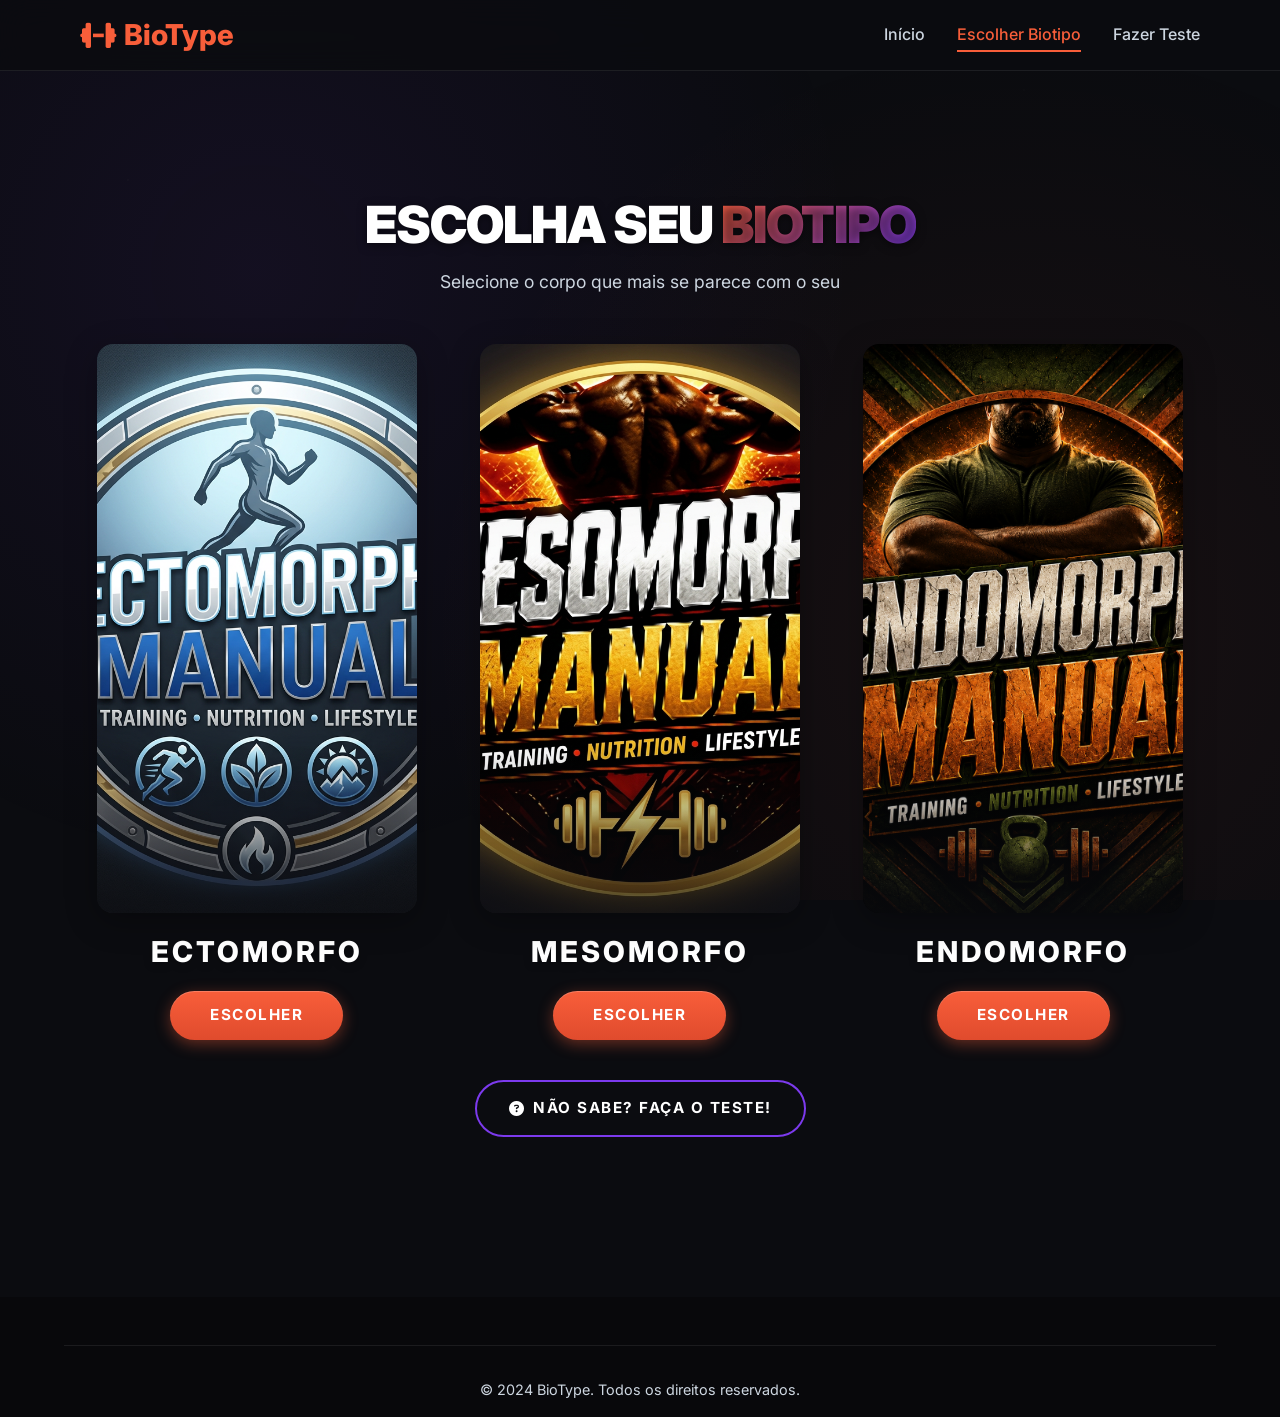
==== commit b5a82253: "Replace images for biotypes with new versions" ====
--- a/escolha.html
+++ b/escolha.html
@@ -33,7 +33,7 @@
           <!-- Ectomorfo -->
           <div class="biotype-wrapper">
             <div class="biotype-card">
-              <img src="assets/ectomorfo.png" alt="Ectomorfo">
+              <img src="assets/ectomorfo2.png" alt="Ectomorfo">
             </div>
             <h3>ECTOMORFO</h3>
             <a href="resultado.html?biotipo=ectomorfo" class="btn btn--primary">ESCOLHER</a>
@@ -42,7 +42,7 @@
           <!-- Mesomorfo -->
           <div class="biotype-wrapper">
             <div class="biotype-card">
-              <img src="assets/mesomorfo.png" alt="Mesomorfo">
+              <img src="assets/mesomorfo2.png" alt="Mesomorfo">
             </div>
             <h3>MESOMORFO</h3>
             <a href="resultado.html?biotipo=mesomorfo" class="btn btn--primary">ESCOLHER</a>
@@ -51,7 +51,7 @@
           <!-- Endomorfo -->
           <div class="biotype-wrapper">
             <div class="biotype-card">
-              <img src="assets/endomorfo.png" alt="Endomorfo">
+              <img src="assets/endomorfo2.png" alt="Endomorfo">
             </div>
             <h3>ENDOMORFO</h3>
             <a href="resultado.html?biotipo=endomorfo" class="btn btn--primary">ESCOLHER</a>
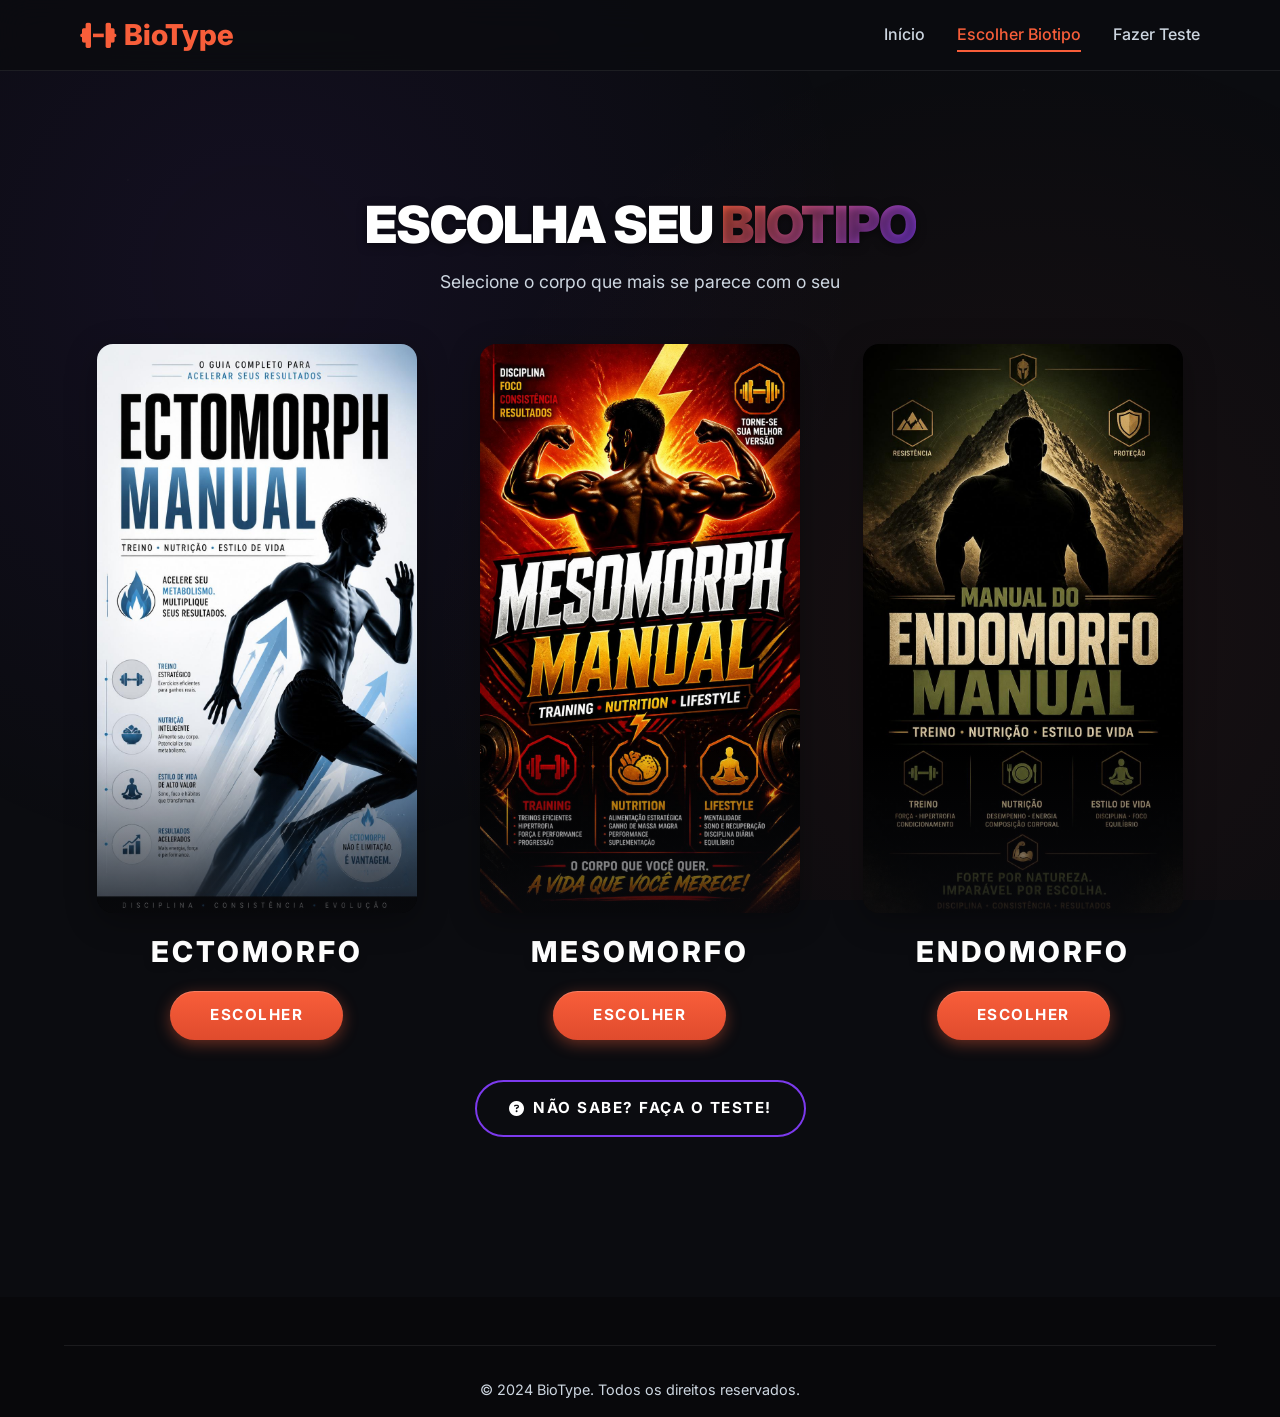
==== commit 82a39846: "Update escolha.html" ====
--- a/escolha.html
+++ b/escolha.html
@@ -33,7 +33,7 @@
           <!-- Ectomorfo -->
           <div class="biotype-wrapper">
             <div class="biotype-card">
-              <img src="assets/ectomorfo2.png" alt="Ectomorfo">
+              <img src="assets/ectomorfo.png" alt="Ectomorfo">
             </div>
             <h3>ECTOMORFO</h3>
             <a href="resultado.html?biotipo=ectomorfo" class="btn btn--primary">ESCOLHER</a>
@@ -42,7 +42,7 @@
           <!-- Mesomorfo -->
           <div class="biotype-wrapper">
             <div class="biotype-card">
-              <img src="assets/mesomorfo2.png" alt="Mesomorfo">
+              <img src="assets/mesomorfo.png" alt="Mesomorfo">
             </div>
             <h3>MESOMORFO</h3>
             <a href="resultado.html?biotipo=mesomorfo" class="btn btn--primary">ESCOLHER</a>
@@ -51,7 +51,7 @@
           <!-- Endomorfo -->
           <div class="biotype-wrapper">
             <div class="biotype-card">
-              <img src="assets/endomorfo2.png" alt="Endomorfo">
+              <img src="assets/endomorfo.png" alt="Endomorfo">
             </div>
             <h3>ENDOMORFO</h3>
             <a href="resultado.html?biotipo=endomorfo" class="btn btn--primary">ESCOLHER</a>
